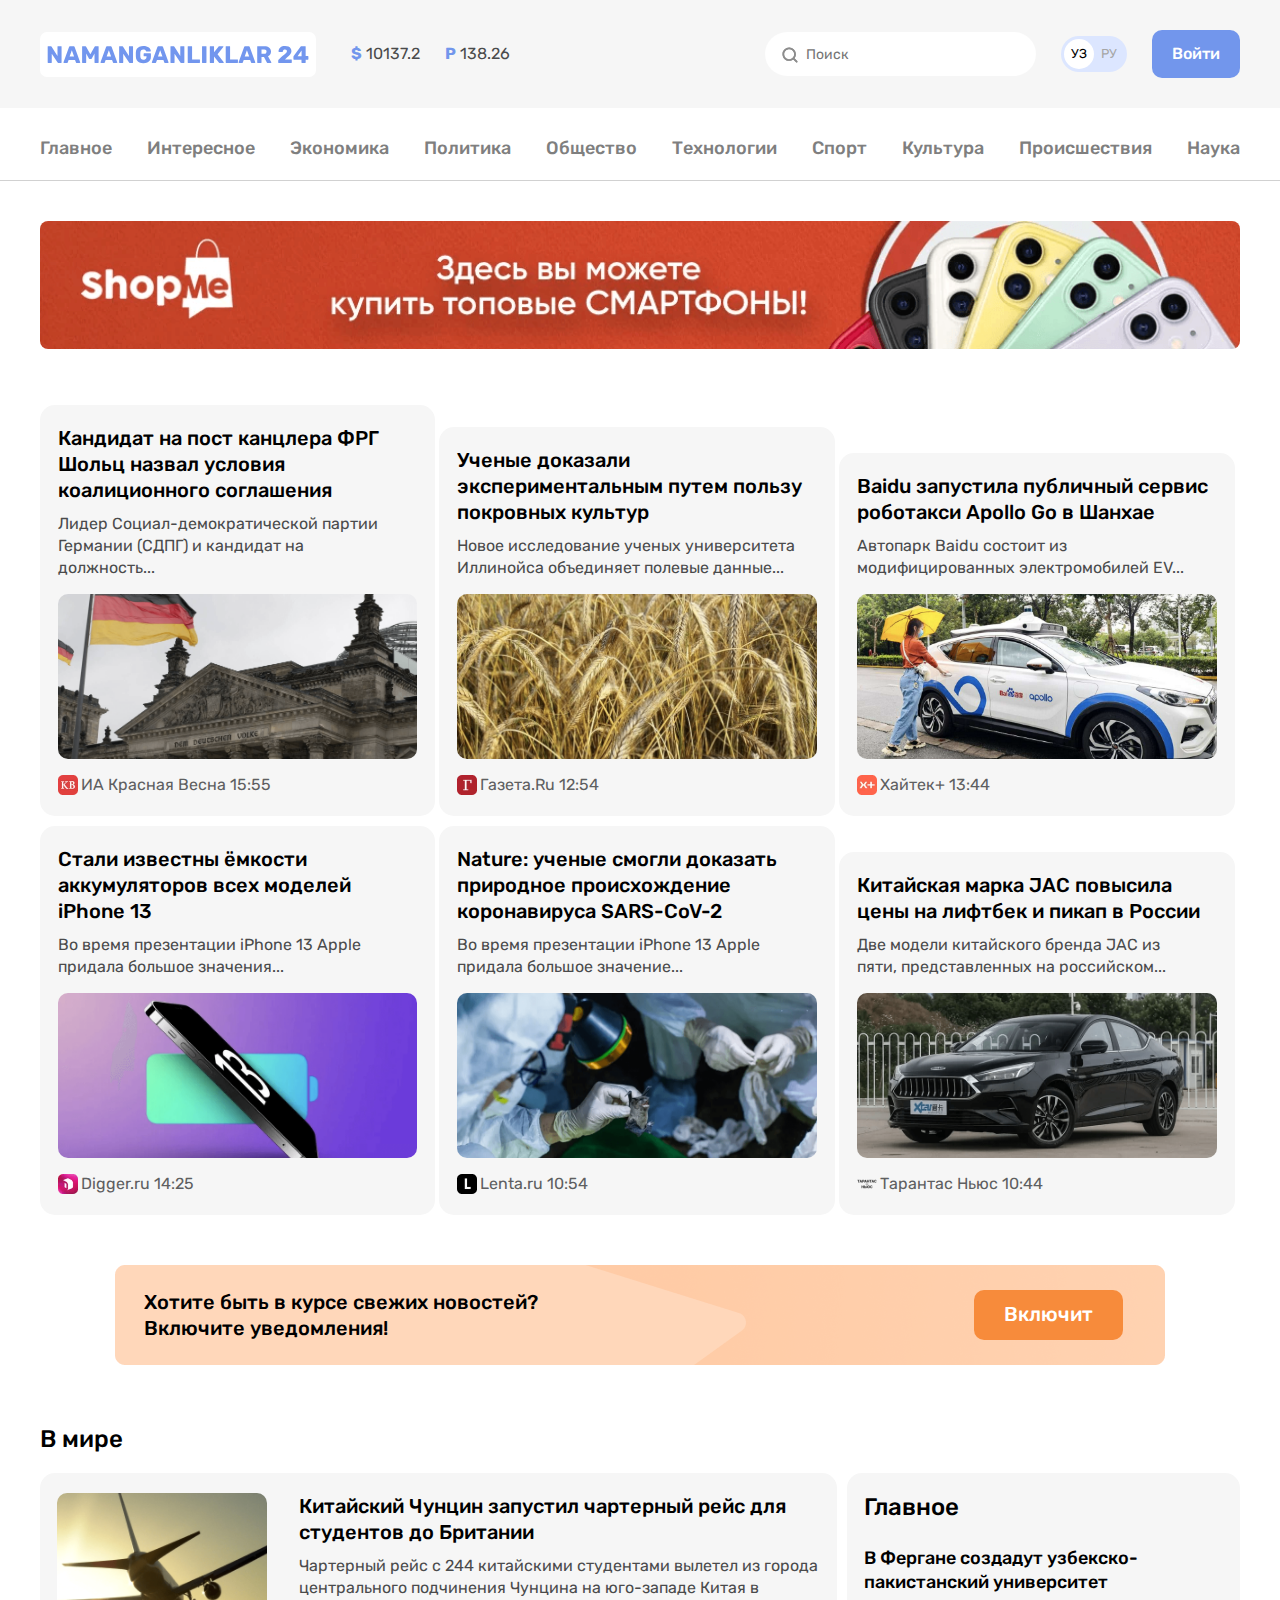
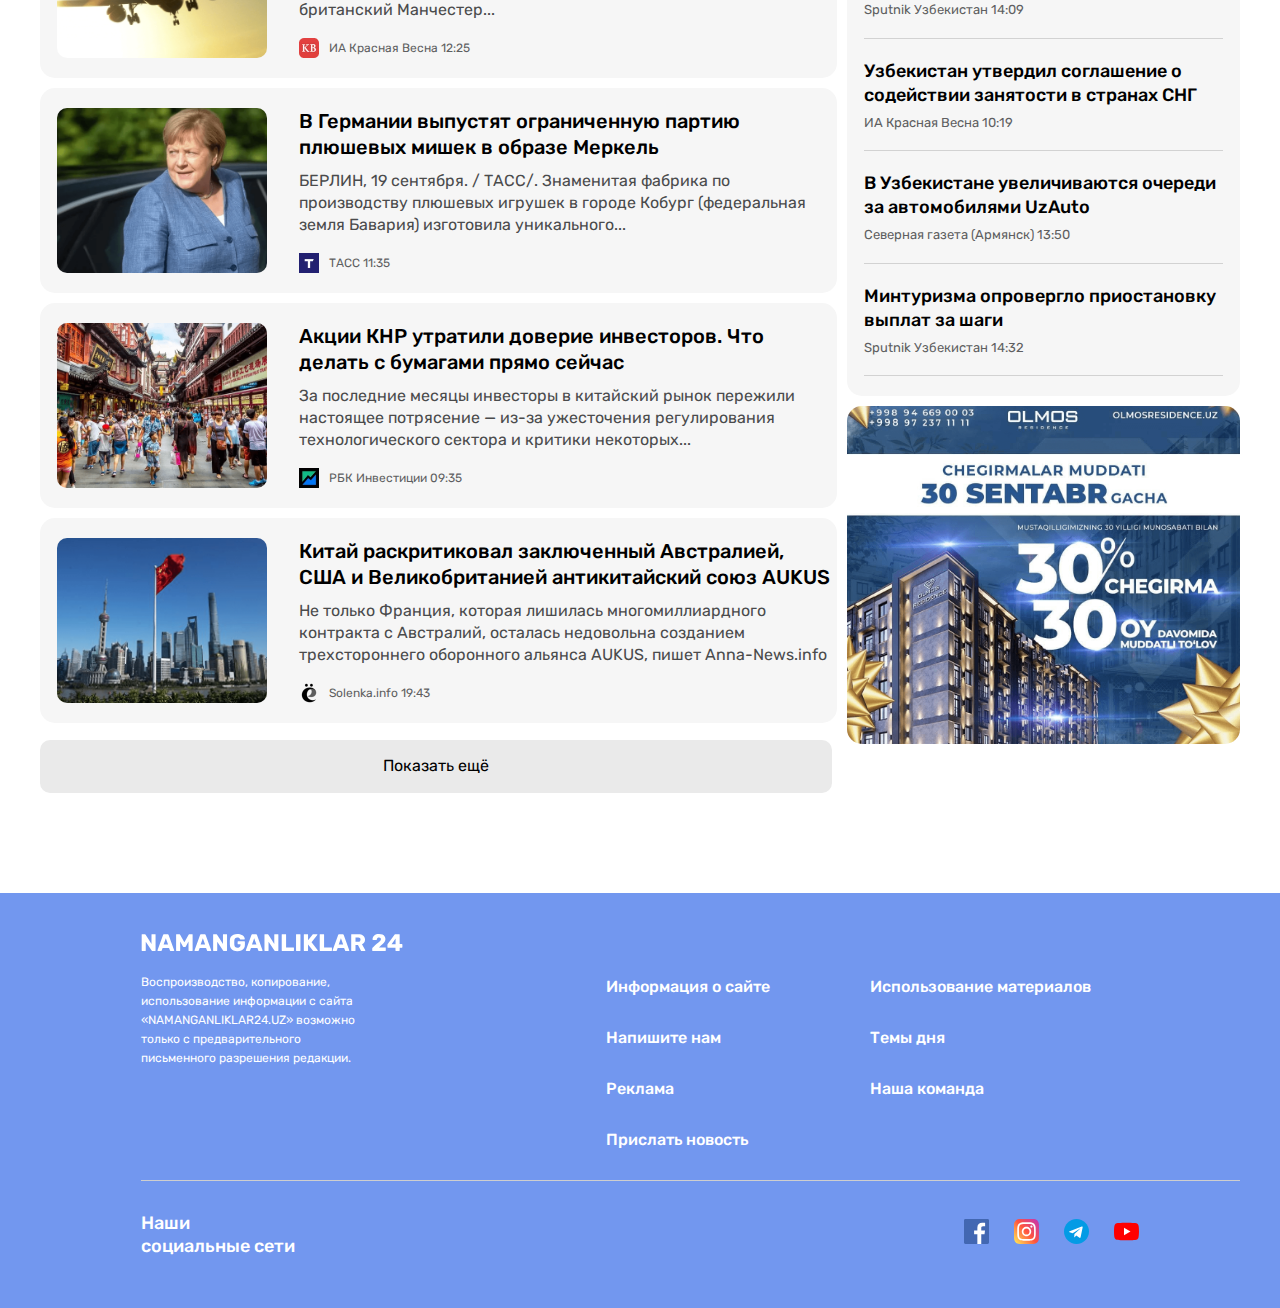
==== index.html @ b83d10ae "Namanganliklar 24" ====
<!DOCTYPE html>
<html lang="en">
  <head>
    <meta charset="UTF-8" />
    <meta name="viewport" content="width=device-width, initial-scale=1.0" />
    <title>Namanganliklar 24</title>
    <link rel="stylesheet" href="./css/style.css" />
  </head>
  <body>
    <!-- HEADER START -->
    <header class="header">
      <div class="header__top">
        <div class="header__top__container container">
          <a class="site-logo" href="#">
            <img
              class="site-logo-img"
              src="./img/NAMANGANLIKLAR 24 (1).svg"
              alt="Namanganliklar 24"
              width="276"
              height="45"
            />
          </a>
          <div class="currency">
            <div class="currency-item">
              <span class="currency__logo">$</span>
              <span class="currency__text">10137.2</span>
            </div>
            <div class="currency-item">
              <span class="currency__logo">P</span>
              <span class="currency__text"> 138.26</span>
            </div>
          </div>
          <form class="global-search-form">
            <input
              class="global-search-form__input"
              type="text"
              placeholder="Поиск"
            />
          </form>
          <div class="language-toggler">
            <a
              class="language-toggler__item language-toggler__item-active"
              href="#"
              >УЗ</a
            >
            <a class="language-toggler__item" href="#">РУ</a>
          </div>

          <a class="header__top__btn btn" href="#">Войти</a>
        </div>
      </div>
      <div class="header__nav">
        <nav class="header__nav__container container">
          <ul class="header__nav__list">
            <li class="header__nav__item">
              <a class="sitenav__nav__link" href="#">Главное</a>
            </li>
            <li class="header__nav__item">
              <a class="sitenav__nav__link" href="#">Интересное</a>
            </li>
            <li class="header__nav__item">
              <a class="sitenav__nav__link" href="#">Экономика</a>
            </li>
            <li class="header__nav__item">
              <a class="sitenav__nav__link" href="#">Политика</a>
            </li>
            <li class="header__nav__item">
              <a class="sitenav__nav__link" href="#">Общество</a>
            </li>
            <li class="header__nav__item">
              <a class="sitenav__nav__link" href="#">Технологии</a>
            </li>
            <li class="header__nav__item">
              <a class="sitenav__nav__link" href="#">Спорт</a>
            </li>
            <li class="header__nav__item">
              <a class="sitenav__nav__link" href="#">Культура</a>
            </li>
            <li class="header__nav__item">
              <a class="sitenav__nav__link" href="#">Происшествия</a>
            </li>
            <li class="header__nav__item">
              <a class="sitenav__nav__link" href="#">Наука</a>
            </li>
          </ul>
        </nav>
      </div>
      <div class="header__banner">
        <div class="header__banner__container container">
          <a class="header__banner__link" href="#"
            ><img
              class="header__banner__img"
              src="./img/home-banner-img.png"
              alt="banner"
              width="1200"
              height="128"
          /></a>
        </div>
      </div>
    </header>
    <!-- HEADER END -->
    <!-- main start -->
    <main class="main">
      <section class="hero">
        <div class="hero__container container">
          <article class="hero__list">
            <a class="hero__link" href="#">
              <h3 class="hero__link__title">
                Кандидат на пост канцлера ФРГ Шольц назвал условия коалиционного
                соглашения
              </h3>
              <p class="hero__link__description">
                Лидер Социал-демократической партии Германии (СДПГ) и кандидат
                на должность...
              </p>
              <img
                class="hero__link__img"
                src="./img/germaniy-flag.png"
                alt="germaniy-flag"
                width="359"
                height="165"
              />
              <div class="hero__link__bottom__wrapper">
                <img
                  class="hero__link__icon"
                  src="./img/ИА Красная.png"
                  alt="Красная"
                  width="20"
                  height="20"
                />
                <p class="hero__link__small-subtitle">ИА Красная Весна 15:55</p>
              </div>
            </a>
            <a class="hero__link" href="#">
              <h3 class="hero__link__title">
                Ученые доказали экспериментальным путем пользу покровных культур
              </h3>
              <p class="hero__link__description">
                Новое исследование ученых университета Иллинойса объединяет
                полевые данные...
              </p>
              <img
                class="hero__link__img"
                src="./img/wheat.png"
                alt="germaniy-flag"
                width="360"
                height="165"
              />
              <div class="hero__link__bottom__wrapper">
                <img
                  class="hero__link__icon"
                  src="./img/Газета.Ru.png"
                  alt="Газета"
                  width="20"
                  height="20"
                />
                <p class="hero__link__small-subtitle">Газета.Ru 12:54</p>
              </div>
            </a>
            <a class="hero__link" href="#">
              <h3 class="hero__link__title">
                Baidu запустила публичный сервис роботакси Apollo Go в Шанхае
              </h3>
              <p class="hero__link__description">
                Автопарк Baidu состоит из модифицированных электромобилей EV...
              </p>
              <img
                class="hero__link__img"
                src="./img/baudi-car.png"
                alt="germaniy-flag"
                width="360"
                height="165"
              />
              <div class="hero__link__bottom__wrapper">
                <img
                  class="hero__link__icon"
                  src="./img/Хайтек.png"
                  alt="Хайтек"
                  width="20"
                  height="20"
                />
                <p class="hero__link__small-subtitle">Хайтек+ 13:44</p>
              </div>
            </a>
            <a class="hero__link" href="#">
              <h3 class="hero__link__title">
                Стали известны ёмкости аккумуляторов всех моделей iPhone 13
              </h3>
              <p class="hero__link__description">
                Во время презентации iPhone 13 Apple придала большое значения...
              </p>
              <img
                class="hero__link__img"
                src="./img/iphon-13.png"
                alt="germaniy-flag"
                width="359"
                height="165"
              />
              <div class="hero__link__bottom__wrapper">
                <img
                  class="hero__link__icon"
                  src="./img/Digger.ru .png"
                  alt="Digger"
                  width="20"
                  height="20"
                />
                <p class="hero__link__small-subtitle">Digger.ru 14:25</p>
              </div>
            </a>
            <a class="hero__link" href="#">
              <h3 class="hero__link__title">
                Nature: ученые смогли доказать природное происхождение
                коронавируса SARS-CoV-2
              </h3>
              <p class="hero__link__description">
                Во время презентации iPhone 13 Apple придала большое значение...
              </p>
              <img
                class="hero__link__img"
                src="./img/labaratoriy.png"
                alt="germaniy-flag"
                width="360"
                height="165"
              />
              <div class="hero__link__bottom__wrapper">
                <img
                  class="hero__link__icon"
                  src="./img/Lenta.ru.png"
                  alt="Lenta"
                  width="20"
                  height="20"
                />
                <p class="hero__link__small-subtitle">Lenta.ru 10:54</p>
              </div>
            </a>
            <a class="hero__link" href="#">
              <h3 class="hero__link__title">
                Китайская марка JAC повысила цены на лифтбек и пикап в России
              </h3>
              <p class="hero__link__description">
                Две модели китайского бренда JAC из пяти, представленных на
                российском...
              </p>
              <img
                class="hero__link__img"
                src="./img/car.png"
                alt="germaniy-flag"
                width="360"
                height="165"
              />
              <div class="hero__link__bottom__wrapper">
                <img
                  class="hero__link__icon"
                  src="./img/Тарантас Ньюс.png"
                  alt=""
                  width="20"
                  height="20"
                />
                <p class="hero__link__small-subtitle">Тарантас Ньюс 10:44</p>
              </div>
            </a>
          </article>
        </div>
      </section>
      <section class="cta">
        <div class="cta__container container">
          <div class="cta__content">
            <h2 class="cta__title">
              Хотите быть в курсе свежих новостей? Включите уведомления!
            </h2>
          </div>
          <div class="cta__button">
            <button class="cta__btn btn">Включит</button>
          </div>
        </div>
      </section>
      <section class="services">
        <div class="services__container container">
          <div class="services__link__list">
            <h2 class="services__title">В мире</h2>
            <ul class="services__list">
              <li class="services__item">
                <img
                  class="services__item__img"
                  src="./img/playing-one-the-sky.png"
                  alt="playing-one-the-sky"
                  width="210"
                  height="165"
                />
                <div class="services__link__content">
                  <h3 class="services__subtitle">
                    Китайский Чунцин запустил чартерный рейс для студентов до
                    Британии
                  </h3>
                  <p class="services__description">
                    Чартерный рейс с 244 китайскими студентами вылетел из города
                    центрального подчинения Чунцина на юго-западе Китая в
                    британский Манчестер...
                  </p>
                  <div class="services__logo__and__time__wrapper">
                    <img
                      class="services__logo__img"
                      src="./img/ИА Красная.png"
                      alt=" Красная"
                      width="20"
                      height="20"
                    />
                    <p class="services__logo__description">
                      ИА Красная Весна 12:25
                    </p>
                  </div>
                </div>
              </li>
              <li class="services__item">
                <img
                  class="services__item__img"
                  src="./img/angele-markel.png"
                  alt="angele-markel"
                  width="210"
                  height="165"
                />
                <div class="services__link__content">
                  <h3 class="services__subtitle">
                    В Германии выпустят ограниченную партию плюшевых мишек в
                    образе Меркель
                  </h3>
                  <p class="services__description">
                    БЕРЛИН, 19 сентября. / ТАСС/. Знаменитая фабрика по
                    производству плюшевых игрушек в городе Кобург (федеральная
                    земля Бавария) изготовила уникального...
                  </p>
                  <div class="services__logo__and__time__wrapper">
                    <img
                      class="services__logo__img"
                      src="./img/ТАСС.png"
                      alt="ТАСС"
                      width="20"
                      height="20"
                    />
                    <p class="services__logo__description">ТАСС 11:35</p>
                  </div>
                </div>
              </li>
              <li class="services__item">
                <img
                  class="services__item__img"
                  src="./img/china-town.png"
                  alt="china-town"
                  width="210"
                  height="165"
                />
                <div class="services__link__content">
                  <h3 class="services__subtitle">
                    Акции КНР утратили доверие инвесторов. Что делать с бумагами
                    прямо сейчас
                  </h3>
                  <p class="services__description">
                    За последние месяцы инвесторы в китайский рынок пережили
                    настоящее потрясение — из-за ужесточения регулирования
                    технологического сектора и критики некоторых...
                  </p>
                  <div class="services__logo__and__time__wrapper">
                    <img
                      class="services__logo__img"
                      src="./img/РБК Инвестиции.png"
                      alt=""
                      width="20"
                      height="20"
                    />
                    <p class="services__logo__description">
                      РБК Инвестиции 09:35
                    </p>
                  </div>
                </div>
              </li>
              <li class="services__item">
                <img
                  class="services__item__img"
                  src="./img/china-flag.png"
                  alt="china-flag"
                  width="210"
                  height="165"
                />
                <div class="services__link__content">
                  <h3 class="services__subtitle">
                    Китай раскритиковал заключенный Австралией, США и
                    Великобританией антикитайский союз AUKUS
                  </h3>
                  <p class="services__description">
                    Не только Франция, которая лишилась многомиллиардного
                    контракта с Австралий, осталась недовольна созданием
                    трехстороннего оборонного альянса AUKUS, пишет
                    Anna-News.info
                  </p>
                  <div class="services__logo__and__time__wrapper">
                    <img
                      class="services__logo__img"
                      src="./img/Solenka.info.png"
                      alt="Solenka"
                      width="20"
                      height="20"
                    />
                    <p class="services__logo__description">
                      Solenka.info 19:43
                    </p>
                  </div>
                </div>
              </li>
            </ul>
            <a href="#">
              <button class="services__link__button">Показать ещё</button></a
            >
          </div>
          <div class="services__banner__wrapper">
            <div class="services__banner__content">
              <h2 class="services__banner__title">Главное</h2>
              <ul class="services__banner__list">
                <li class="services__banner__item">
                  <h3 class="services__banner__subtitle">
                    В Фергане создадут узбекско-пакистанский университет
                  </h3>
                  <p class="services__banner__description">
                    Sputnik Узбекистан 14:09
                  </p>
                </li>
                <li class="services__banner__item">
                  <h3 class="services__banner__subtitle">
                    Узбекистан утвердил соглашение о содействии занятости в
                    странах СНГ
                  </h3>
                  <p class="services__banner__description">
                    ИА Красная Весна 10:19
                  </p>
                </li>
                <li class="services__banner__item">
                  <h3 class="services__banner__subtitle">
                    В Узбекистане увеличиваются очереди за автомобилями UzAuto
                  </h3>
                  <p class="services__banner__description">
                    Северная газета (Армянск) 13:50
                  </p>
                </li>
                <li class="services__banner__item">
                  <h3 class="services__banner__subtitle">
                    Минтуризма опровергло приостановку выплат за шаги
                  </h3>
                  <p class="services__banner__description">
                    Sputnik Узбекистан 14:32
                  </p>
                </li>
              </ul>
            </div>

            <img
              class="services__banner"
              src="./img/banner-aside.png"
              alt="banner-aside"
              width="393"
              height="338"
            />
          </div>
        </div>
      </section>
    </main>
    <!-- main end -->
    <!-- footer start -->
    <footer class="footer">
      <div class="footer__container container">
        <div class="footer__top">
          <div class="footer__top__left">
            <a class="footer__top__link" href="#">
              <img
                class="footer__top__link__img"
                src="./img/namanganliklar-24-logo.svg"
                alt=" logo"
              />
            </a>
            <address class="footer__top__address">
              Воспроизводство, копирование, использование информации с сайта
              «NAMANGANLIKLAR24.UZ» возможно только с предварительного
              письменного разрешения редакции.
            </address>
          </div>
          <div class="footer__top__right">
            <ul class="footer__top__right__list">
              <li class="footer__top__right__item">
                <a class="footer__top__right__link" href="#"
                  >Информация о сайте</a
                >
              </li>
              <li class="footer__top__right__item">
                <a class="footer__top__right__link" href="#">Напишите нам</a>
              </li>
              <li class="footer__top__right__item">
                <a class="footer__top__right__link" href="#">Реклама</a>
              </li>
              <li class="footer__top__right__item">
                <a class="footer__top__right__link" href="#"
                  >Прислать новость</a
                >
              </li>
            </ul>
            <ul class="footer__top__right__list">
              <li class="footer__top__right__item">
                <a class="footer__top__right__link" href="#"
                  >Использование материалов</a
                >
              </li>
              <li class="footer__top__right__item">
                <a class="footer__top__right__link" href="#">Темы дня</a>
              </li>
              <li class="footer__top__right__item">
                <a class="footer__top__right__link" href="#">Наша команда</a>
              </li>
            </ul>
          </div>
        </div>
        <div class="footer__bottom">
          <div class="footer__bottom__left">
            <h2 class="footer__bottom__left__title">Наши социальные сети</h2>
          </div>
          <div class="footer__bottom__right">
            <ul class="footer__bottom__right-list">
              <li class="footer__bottom__item">
                <a href="" class="footer__bottom__link"
                  ><img
                    class="footer__bottom__right__img"
                    src="./img/free-icon-facebook.svg"
                    alt="Facebook"
                    width="25"
                    height="25"
                /></a>
              </li>
              <li class="footer__bottom__item">
                <a href="" class="footer__bottom__link"
                  ><img
                    class="footer__bottom__right__img"
                    src="./img/free-icon-instagram.svg"
                    alt="instagram"
                    width="25"
                    height="25"
                /></a>
              </li>
              <li class="footer__bottom__item">
                <a href="" class="footer__bottom__link"
                  ><img
                    class="footer__bottom__right__img"
                    src="./img/free-icon-telegram.svg"
                    alt="telegram"
                    width="25"
                    height="25"
                /></a>
              </li>
              <li class="footer__bottom__item">
                <a href="" class="footer__bottom__link"
                  ><img
                    class="footer__bottom__right__img"
                    src="./img/free-icon-youtube.svg"
                    alt="youtube"
                    width="25"
                    height="25"
                /></a>
              </li>
            </ul>
          </div>
        </div>
      </div>
    </footer>
    <!-- footer end -->
  </body>
</html>
---- css/style.css ----
@import "./globale.css"; /* HERO START */
.hero {
}
.hero__container {
  display: flex;
  align-items: center;
  gap: 10px;
  margin-bottom: 40px;
}

.hero__link {
  padding: 20px 18px;
  background-color: #f6f6f6;
  border-radius: 15px;
  margin-bottom: 10px;
}
.hero__link__title {
  font-weight: 500;
  font-size: 20px;
  line-height: 26px;
  width: 100%;
  max-width: 358px;
  margin-bottom: 10px;
  &:hover {
    color: #7296ec;
  }
}
.hero__link__description {
  width: 346px;
  margin-bottom: 15px;
  color: #4a4b4c;
}
.hero__link__img {
  margin-bottom: 15px;
  border-radius: 10px;
}
.hero__link__bottom__wrapper {
  display: flex;
  align-items: center;
  gap: 3px;
}

.hero__link__small-subtitle {
  color: #5e5f61;
}
/* HERO END */
/* Cta start */

.cta__container {
  background-image: url(../img/cta-image.png);
  background-repeat: no-repeat;
  background-position: center center;
  margin-bottom: 60px;
  display: flex;
  align-items: center;
}

.cta__content {
  padding: 24px 29px;
  margin-left: 75px;
}
.cta__title {
  font-weight: 500;
  font-size: 20px;
  line-height: 26px;
  width: 100%;
  max-width: 404px;
  margin-right: 397px;
}

.cta__btn {
  font-weight: 500;
  font-size: 20px;
  line-height: 23.7px;
  background-color: #f78b3b;
  border: 0;
  color: #ffffff;
  padding: 13px 30px;
}

/* Cta end */

/* SERVICES START */
.services {
  margin-bottom: 100px;
  margin-top: 60px;
}
.services__container {
  display: flex;
  gap: 10px;
}

.services__link__list {
}
.services__title {
  font-weight: 500;
  font-size: 24px;
  line-height: 28.44px;
  color: #000000;
  margin-bottom: 20px;
}
.services__list {
  display: flex;
  flex-direction: column;
  align-items: center;
  gap: 10px;
}
.services__item {
  background-color: #f6f6f6;
  display: flex;
  gap: 15px;
  border-radius: 15px;
  width: 797px;
  height: 205px;
}
.services__item__img {
  border-radius: 10px;
  margin: 20px 17px;
}
.services__subtitle {
  width: 100%;
  max-width: 535px;
  padding-top: 20px;
  font-weight: 500;
  font-size: 20px;
  line-height: 26px;
  margin-bottom: 10px;
}
.services__description {
  color: #4a4b4c;
  margin-bottom: 17px;
}
.services__logo__and__time__wrapper {
  display: flex;
  align-items: center;
  gap: 10px;
  padding-bottom: 20px;
}

.services__logo__description {
  font-size: 12px;
  line-height: 14.22px;
  color: #5e5f61;
}
.services__link__button {
  padding: 17px 343px;
  border-radius: 10px;
  border: 0;
  margin-top: 17px;
  background-color: #eaeaea;
}
.services__banner__wrapper {
  margin-top: 48px;
  display: flex;
  flex-direction: column;
  gap: 10px;
}
.services__banner__content {
  background-color: #f6f6f6;
  border-radius: 15px;
  padding: 20px 17px;
}
.services__banner__title {
  font-weight: 500;
  font-size: 24px;
  line-height: 28.44px;
  margin-bottom: 25px;
}
.services__banner__list {
}
.services__banner__item {
}
.services__banner__subtitle {
  font-weight: 500;
  font-size: 18px;
  line-height: 24px;
  margin-bottom: 8px;
  margin-top: 20px;
}
.services__banner__description {
  font-size: 13px;
  line-height: 15.41px;
  color: #5e5f61;
  padding-bottom: 20px;
  border-bottom: 1px solid #d2d2d2;
}
.services__banner__description p:not(:last-child) {
}

.services__banner {
  border-radius: 15px;
}

/* SERVICES END */
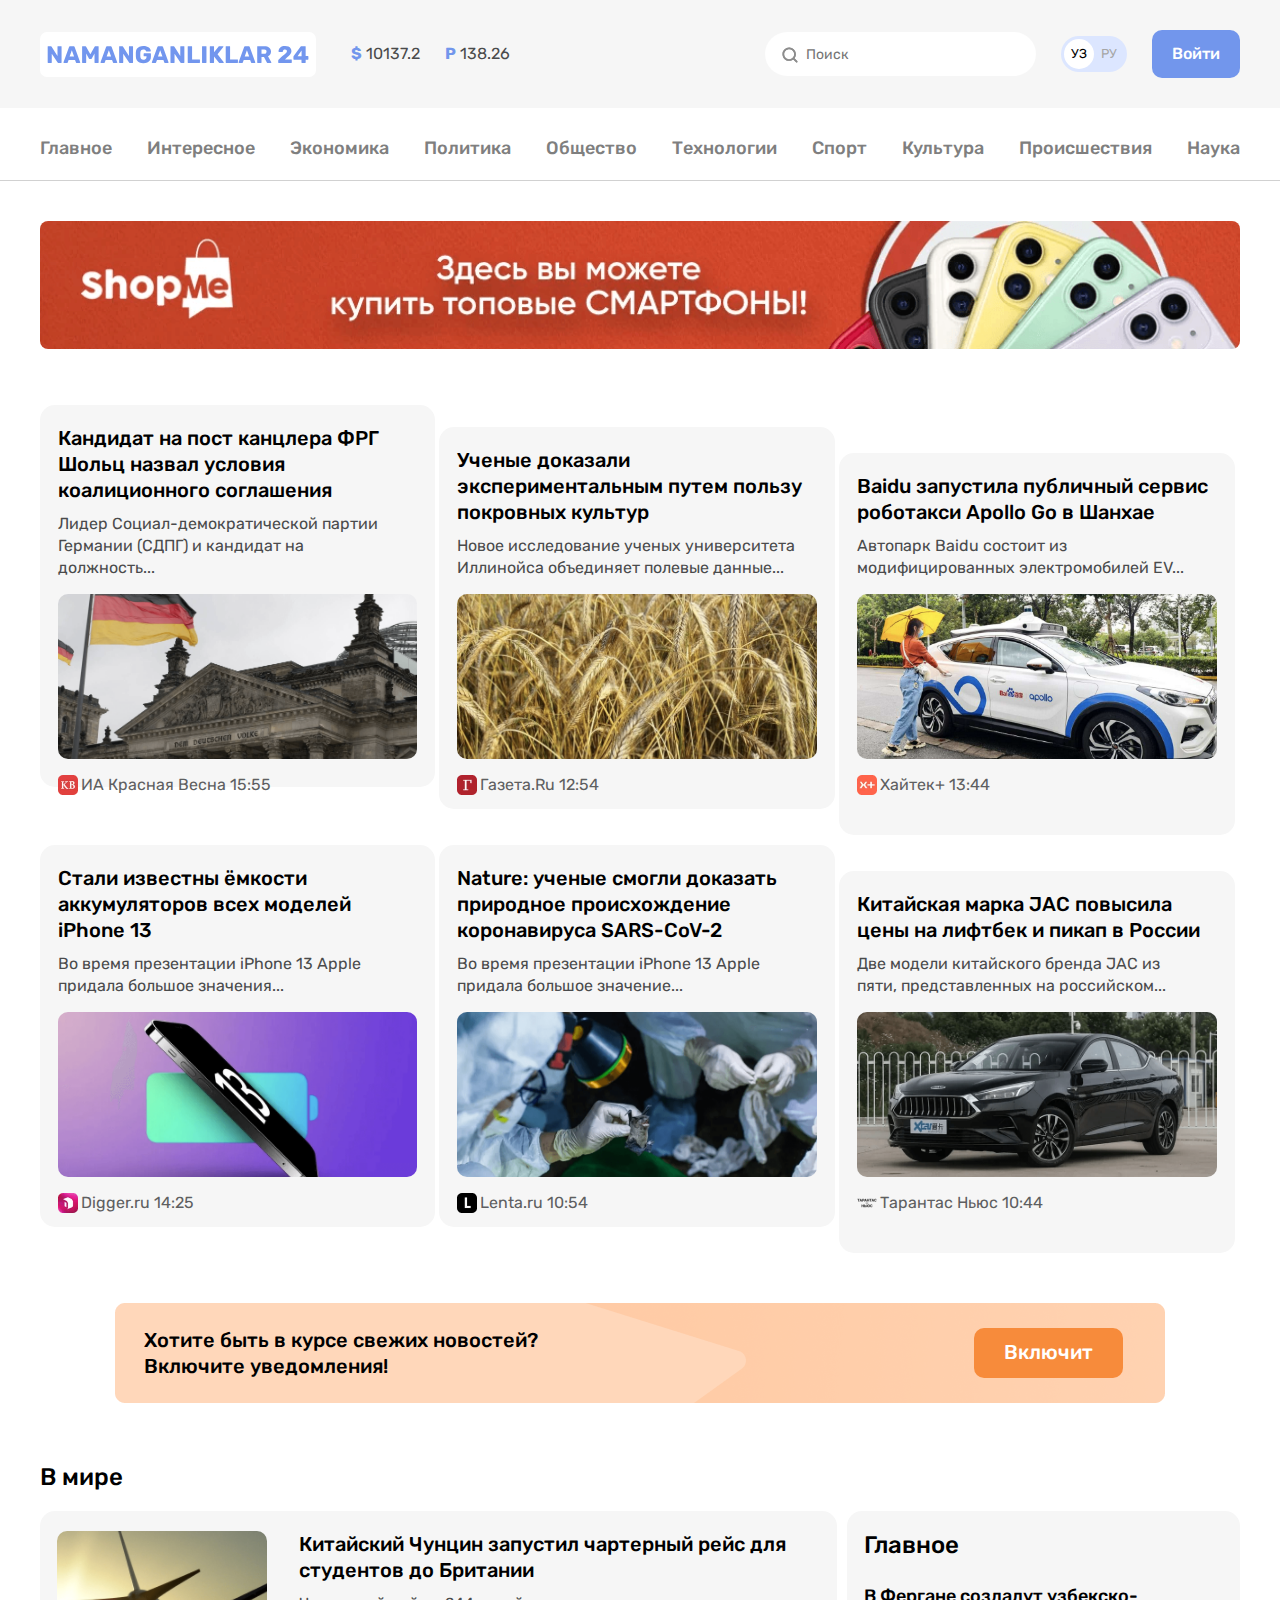
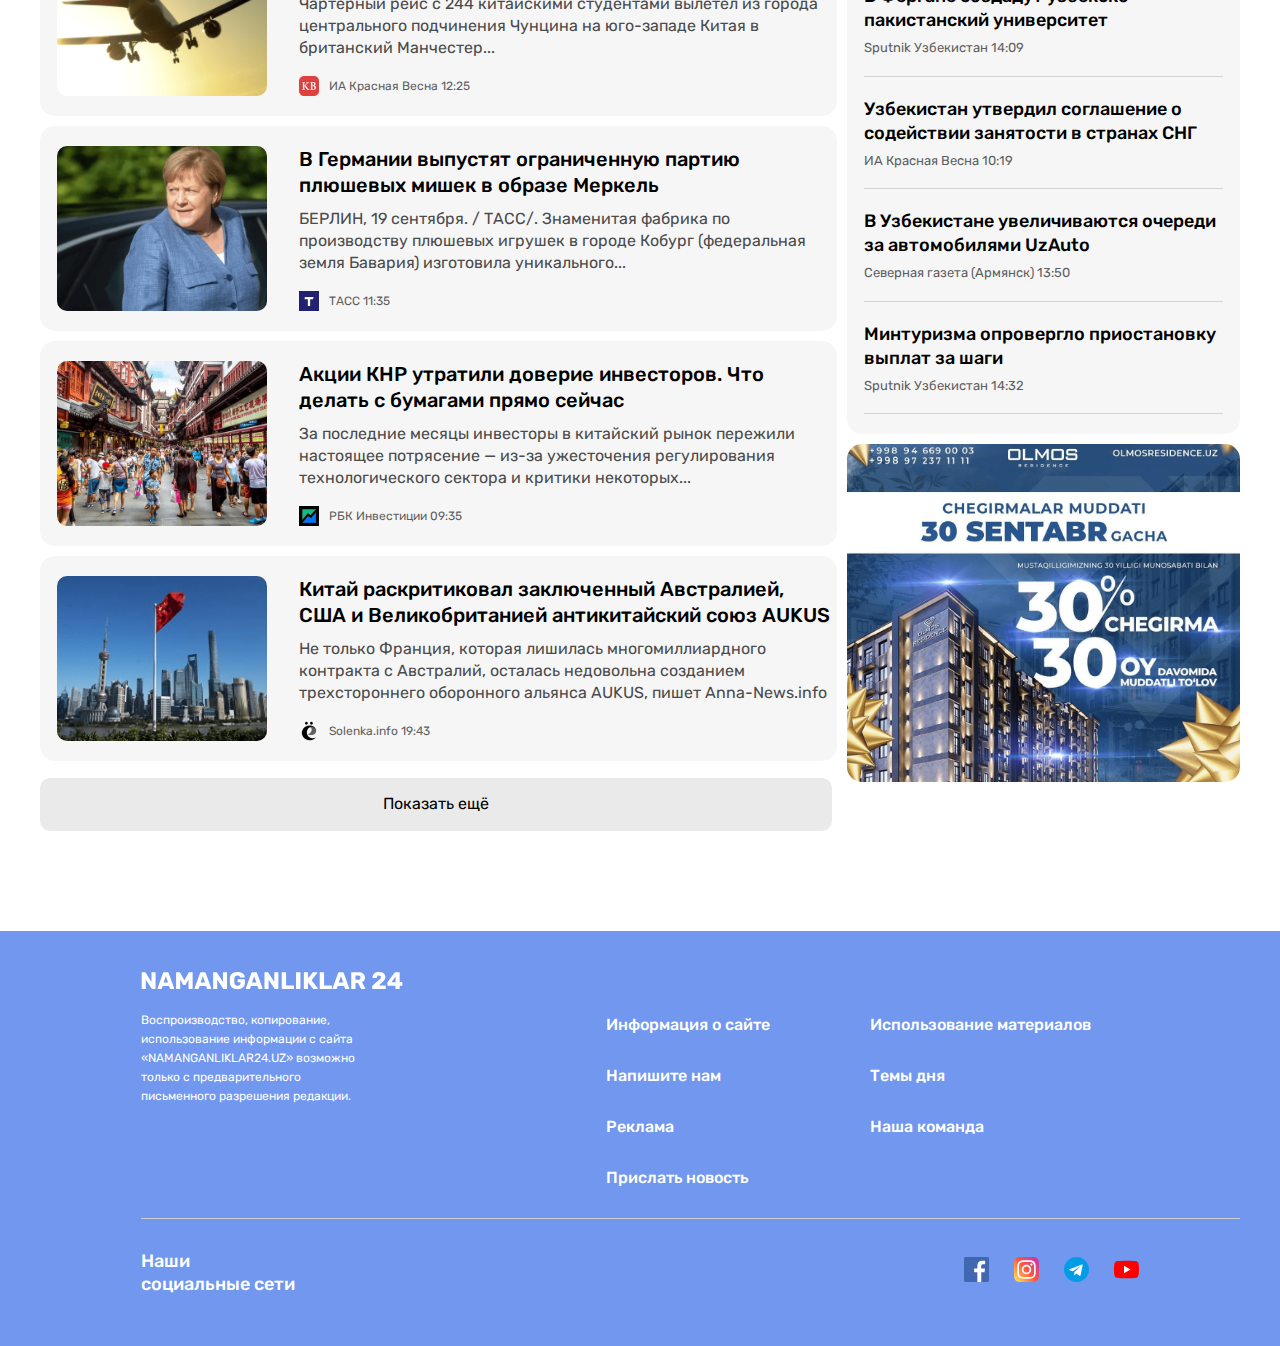
==== commit 2a045236: "Namanganliklar 24" ====
--- a/index.html
+++ b/index.html
@@ -4,6 +4,7 @@
     <meta charset="UTF-8" />
     <meta name="viewport" content="width=device-width, initial-scale=1.0" />
     <title>Namanganliklar 24</title>
+
     <link rel="stylesheet" href="./css/style.css" />
   </head>
   <body>
@@ -46,7 +47,9 @@
             <a class="language-toggler__item" href="#">РУ</a>
           </div>
 
-          <a class="header__top__btn btn" href="#">Войти</a>
+          <a class="header__top__btn btn" href="./pages/contact/contact.html"
+            >Войти</a
+          >
         </div>
       </div>
       <div class="header__nav">
@@ -407,7 +410,7 @@
                 </div>
               </li>
             </ul>
-            <a href="#">
+            <a href="./pages/list.html">
               <button class="services__link__button">Показать ещё</button></a
             >
           </div>
--- a/css/style.css
+++ b/css/style.css
@@ -13,6 +13,7 @@
   background-color: #f6f6f6;
   border-radius: 15px;
   margin-bottom: 10px;
+  height: 382px;
 }
 .hero__link__title {
   font-weight: 500;
@@ -149,46 +150,4 @@
   margin-top: 17px;
   background-color: #eaeaea;
 }
-.services__banner__wrapper {
-  margin-top: 48px;
-  display: flex;
-  flex-direction: column;
-  gap: 10px;
-}
-.services__banner__content {
-  background-color: #f6f6f6;
-  border-radius: 15px;
-  padding: 20px 17px;
-}
-.services__banner__title {
-  font-weight: 500;
-  font-size: 24px;
-  line-height: 28.44px;
-  margin-bottom: 25px;
-}
-.services__banner__list {
-}
-.services__banner__item {
-}
-.services__banner__subtitle {
-  font-weight: 500;
-  font-size: 18px;
-  line-height: 24px;
-  margin-bottom: 8px;
-  margin-top: 20px;
-}
-.services__banner__description {
-  font-size: 13px;
-  line-height: 15.41px;
-  color: #5e5f61;
-  padding-bottom: 20px;
-  border-bottom: 1px solid #d2d2d2;
-}
-.services__banner__description p:not(:last-child) {
-}
-
-.services__banner {
-  border-radius: 15px;
-}
-
 /* SERVICES END */
